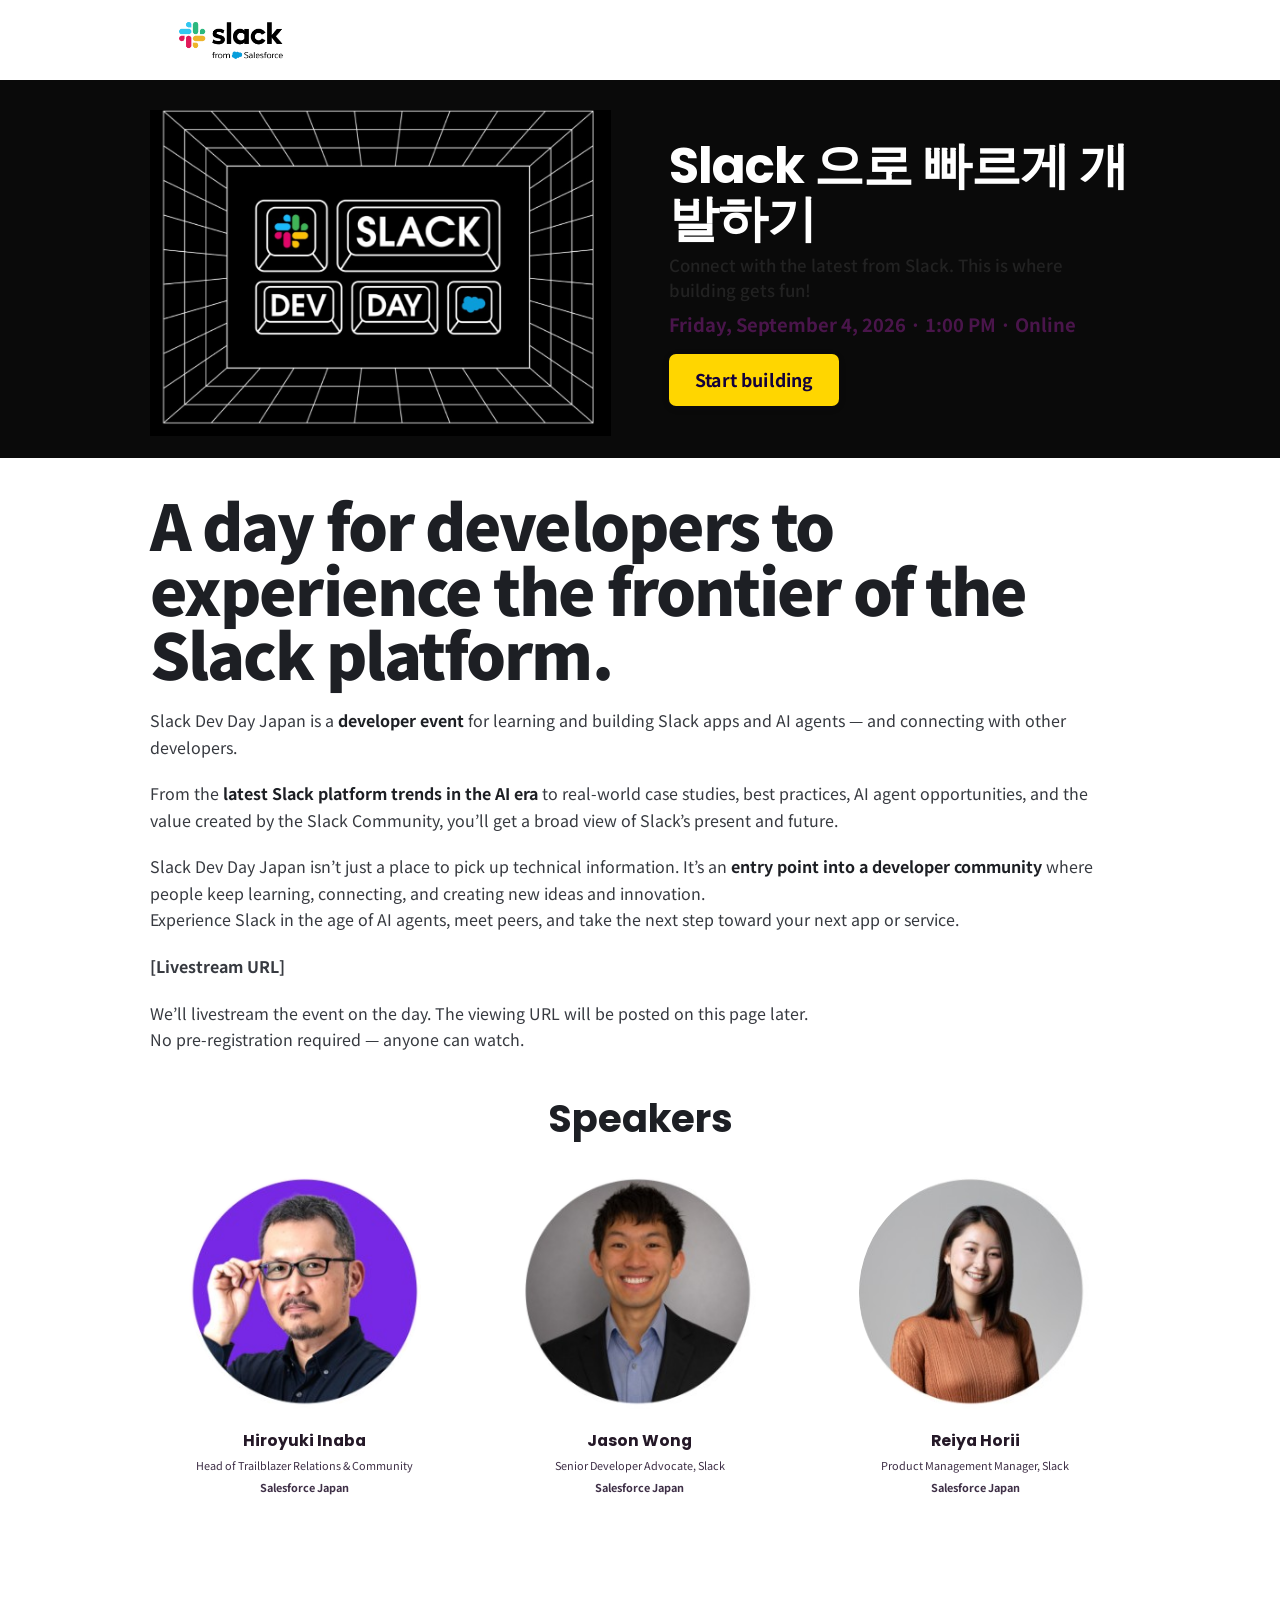
==== index.html @ 4c438730 "Change hero headline to Korean: 'Slack 으로 빠르게 개발하기'" ====
<!doctype html>
<html lang="en">
  <head>
    <meta charset="UTF-8" />
    <meta name="viewport" content="width=device-width, initial-scale=1.0" />
    <title>Slack Dev Day Japan</title>
    <meta name="description" content="Slack Dev Day Japan demo page." />
    <link rel="preconnect" href="https://fonts.googleapis.com" />
    <link rel="preconnect" href="https://fonts.gstatic.com" crossorigin />
    <link
      href="https://fonts.googleapis.com/css2?family=Noto+Sans+JP:wght@400;500;700;900&family=Poppins:wght@400;500;600;700;800&display=swap"
      rel="stylesheet"
    />
    <link rel="stylesheet" href="./styles.css" />
  </head>
  <body>
    <header class="topbar">
      <div class="wrap">
        <div class="brand">
          <img src="./assets/slack-logo-transparent.png" alt="Slack from Salesforce logo" />
        </div>
      </div>
    </header>

    <section class="hero">
  <div class="wrap hero__inner">
    <div class="hero__art">
      <img src="./assets/hero-art.png" alt="Slack Dev Day key visual" />
    </div>
    <div class="hero__copy">
      <h1>Slack 으로 빠르게 개발하기</h1>
      <p style="font-size:1.05em;font-weight:500;color:#222;">Connect with the latest from Slack. This is where building gets fun!</p>
      <p style="font-size:1.15em;font-weight:bold;color:#4A154B;margin: 0.5em 0 0.2em;">Friday, September 4, 2026 · 1:00 PM · Online</p>
      <a href="#" class="cta-btn" aria-label="Start building now">Start building</a>
    </div>
  </div>
</section>

    <main class="main">
      <section class="intro wrap">
        <h2>A day for developers to experience the frontier of the Slack platform.</h2>

        <p>
          Slack Dev Day Japan is a
          <strong>developer event</strong>
          for learning and building Slack apps and AI agents — and connecting with other developers.
        </p>

        <p>
          From the
          <strong>latest Slack platform trends in the AI era</strong>
          to real-world case studies, best practices, AI agent opportunities, and the value created by the Slack
          Community, you’ll get a broad view of Slack’s present and future.
        </p>

        <p>
          Slack Dev Day Japan isn’t just a place to pick up technical information. It’s an
          <strong>entry point into a developer community</strong>
          where people keep learning, connecting, and creating new ideas and innovation.<br />
          Experience Slack in the age of AI agents, meet peers, and take the next step toward your next app or service.
        </p>

        <p class="stream-title">[Livestream URL]</p>
        <p>
          We’ll livestream the event on the day. The viewing URL will be posted on this page later.<br />
          No pre-registration required — anyone can watch.
        </p>
      </section>

      <section class="speakers">
        <div class="wrap">
          <h3>Speakers</h3>
          <div class="speaker-grid">
            <article class="speaker-card">
              <div class="speaker-avatar">
                <img src="./assets/speaker-hiroyuki.png" alt="Hiroyuki Inaba" />
              </div>
              <p class="speaker-name">Hiroyuki Inaba</p>
              <p class="speaker-role">Head of Trailblazer Relations &amp; Community</p>
              <p class="speaker-company">Salesforce Japan</p>
            </article>

            <article class="speaker-card">
              <div class="speaker-avatar">
                <img src="./assets/speaker-jason.png" alt="Jason Wong" />
              </div>
              <p class="speaker-name">Jason Wong</p>
              <p class="speaker-role">Senior Developer Advocate, Slack</p>
              <p class="speaker-company">Salesforce Japan</p>
            </article>

            <article class="speaker-card">
              <div class="speaker-avatar">
                <img src="./assets/speaker-reiya.png" alt="Reiya Horii" />
              </div>
              <p class="speaker-name">Reiya Horii</p>
              <p class="speaker-role">Product Management Manager, Slack</p>
              <p class="speaker-company">Salesforce Japan</p>
            </article>
          </div>
        </div>
      </section>
    </main>
  </body>
</html>
---- styles.css ----
:root {
  --black: #0a0a0a;
  --text: #22242a;
  --muted: #373a40;
  --white: #ffffff;
  --cta-yellow: #ffd600;
  --cta-yellow-hover: #ffef7f;
  --cta-text-dark: #12013a;
}

* {
  box-sizing: border-box;
}

body {
  margin: 0;
  color: var(--text);
  background: var(--white);
  font-family: "Noto Sans JP", -apple-system, BlinkMacSystemFont, "Segoe UI", sans-serif;
}

.wrap {
  width: min(1280px, 100% - 46px);
  margin: 0 auto;
}

.topbar {
  height: 90px;
  background: #fff;
  border-bottom: 0;
}

.topbar .wrap {
  height: 100%;
  display: flex;
  align-items: center;
  justify-content: flex-start;
}

.brand {
  line-height: 0;
}

.brand img {
  display: block;
  width: 180px;
  max-width: 42vw;
  height: auto;
}

.hero {
  background: var(--black);
  color: #fff;
  padding: 30px 0 22px;
}

.hero__inner {
  display: grid;
  grid-template-columns: 1fr 1fr;
  gap: 58px;
  align-items: center;
}

.hero__art {
  line-height: 0;
}

.hero__art img {
  width: 100%;
  height: auto;
  display: block;
  border: 0;
  box-shadow: none;
}

.hero__copy h1 {
  margin: 0;
  font: 700 clamp(2.1rem, 5.2vw, 3.4rem) / 1.08 "Poppins", "Noto Sans JP", sans-serif;
  letter-spacing: -0.02em;
  color: #fff;
  text-shadow: none;
}

.hero__copy p {
  margin: 10px 0 0;
  font-size: clamp(0.98rem, 1.65vw, 1.18rem);
  line-height: 1.45;
}

.hero__date {
  font-family: "Poppins", "Noto Sans JP", sans-serif;
  font-weight: 700;
  color: inherit;
}

.hero__copy {
  max-width: 460px;
}

.cta-btn {
  display: inline-block;
  margin-top: 12px;
  padding: 16px 26px;
  background-color: var(--cta-yellow);
  color: var(--cta-text-dark) !important;
  font-weight: bold;
  font-size: 1.1em;
  border-radius: 7px;
  text-decoration: none;
  letter-spacing: 0.01em;
  box-shadow: 0 2px 8px rgba(34,0,51,0.08);
  min-width: 44px;
  min-height: 44px;
  line-height: 1.16;
  text-align: center;
  transition: background .18s;
}
.cta-btn:active,
.cta-btn:focus,
.cta-btn:hover {
  background-color: var(--cta-yellow-hover);
  color: var(--cta-text-dark) !important;
  outline: 2px solid #222;
  outline-offset: 1px;
}

.main {
  padding: 34px 0 58px;
  background: #fff;
}

.intro {
  max-width: 980px;
}

.intro h2 {
  margin: 0 0 22px;
  font-size: clamp(2.35rem, 7.15vw, 5.05rem);
  line-height: 1.03;
  letter-spacing: -0.03em;
  font-weight: 900;
  color: #1d1f24;
}

.intro p {
  margin: 0 0 20px;
  color: var(--muted);
  font-size: clamp(1rem, 1.72vw, 1.95rem);
  line-height: 1.58;
}

.intro strong {
  color: #1d1f24;
}

.stream-title {
  margin-top: 36px;
  margin-bottom: 8px;
  font-weight: 700;
  color: #141518;
}

.speakers {
  padding: 24px 0 54px;
}

.speakers h3 {
  margin: 0 0 24px;
  text-align: center;
  font: 700 clamp(1.8rem, 3.6vw, 2.4rem) / 1.15 "Poppins", "Noto Sans JP", sans-serif;
  color: #1d1f24;
}

.speaker-grid {
  display: grid;
  grid-template-columns: repeat(3, minmax(0, 1fr));
  gap: 26px;
}

.speaker-card {
  background: transparent;
  border: 0;
  border-radius: 0;
  padding: 8px 8px 12px;
  text-align: center;
  box-shadow: none;
}

.speaker-avatar {
  width: 240px;
  height: 240px;
  margin: 0 auto 18px;
  border-radius: 50%;
  overflow: hidden;
  border: 4px solid rgba(255, 255, 255, 0.85);
}

.speaker-avatar img {
  width: 100%;
  height: 100%;
  object-fit: cover;
  display: block;
}

.speaker-name {
  margin: 0;
  font: 700 0.98rem/1.25 "Poppins", "Noto Sans JP", sans-serif;
  color: #241827;
}

.speaker-role,
.speaker-company {
  margin: 6px 0 0;
  font-size: 0.68rem;
  color: #3e2f46;
}

.speaker-company {
  font-weight: 700;
}

@media (max-width: 980px) {
  .hero__inner {
    grid-template-columns: 1fr;
    gap: 24px;
  }

  .hero__art {
    max-width: 680px;
  }

  .speaker-grid {
    grid-template-columns: 1fr;
    gap: 16px;
  }

  .speaker-avatar {
    width: 200px;
    height: 200px;
  }
}

@media (max-width: 600px) {
  .cta-btn {
    width: 100%;
    max-width: 99vw;
    font-size: 1.2em;
    padding: 17px 2px;
    min-height: 48px;
  }
}

@media (min-width: 1024px) {
  .wrap {
    width: 980px;
  }

  .topbar {
    height: 80px;
  }

  .brand img {
    width: 170px;
  }

  .hero__copy h1 {
    font-size: 50px;
    line-height: 1.05;
  }

  .hero__copy p {
    font-size: 15px;
    margin-top: 8px;
  }

  .hero__date {
    font-size: 15px;
    line-height: 1.35;
  }

  .intro h2 {
    font-size: 63px;
    line-height: 1.02;
  }

  .intro p {
    font-size: 16px;
    line-height: 1.66;
  }

  .stream-title {
    margin-top: 30px;
    margin-bottom: 6px;
  }

  .speaker-name {
    font-size: 0.99rem;
  }

  .speaker-role,
  .speaker-company {
    font-size: 0.68rem;
  }
}
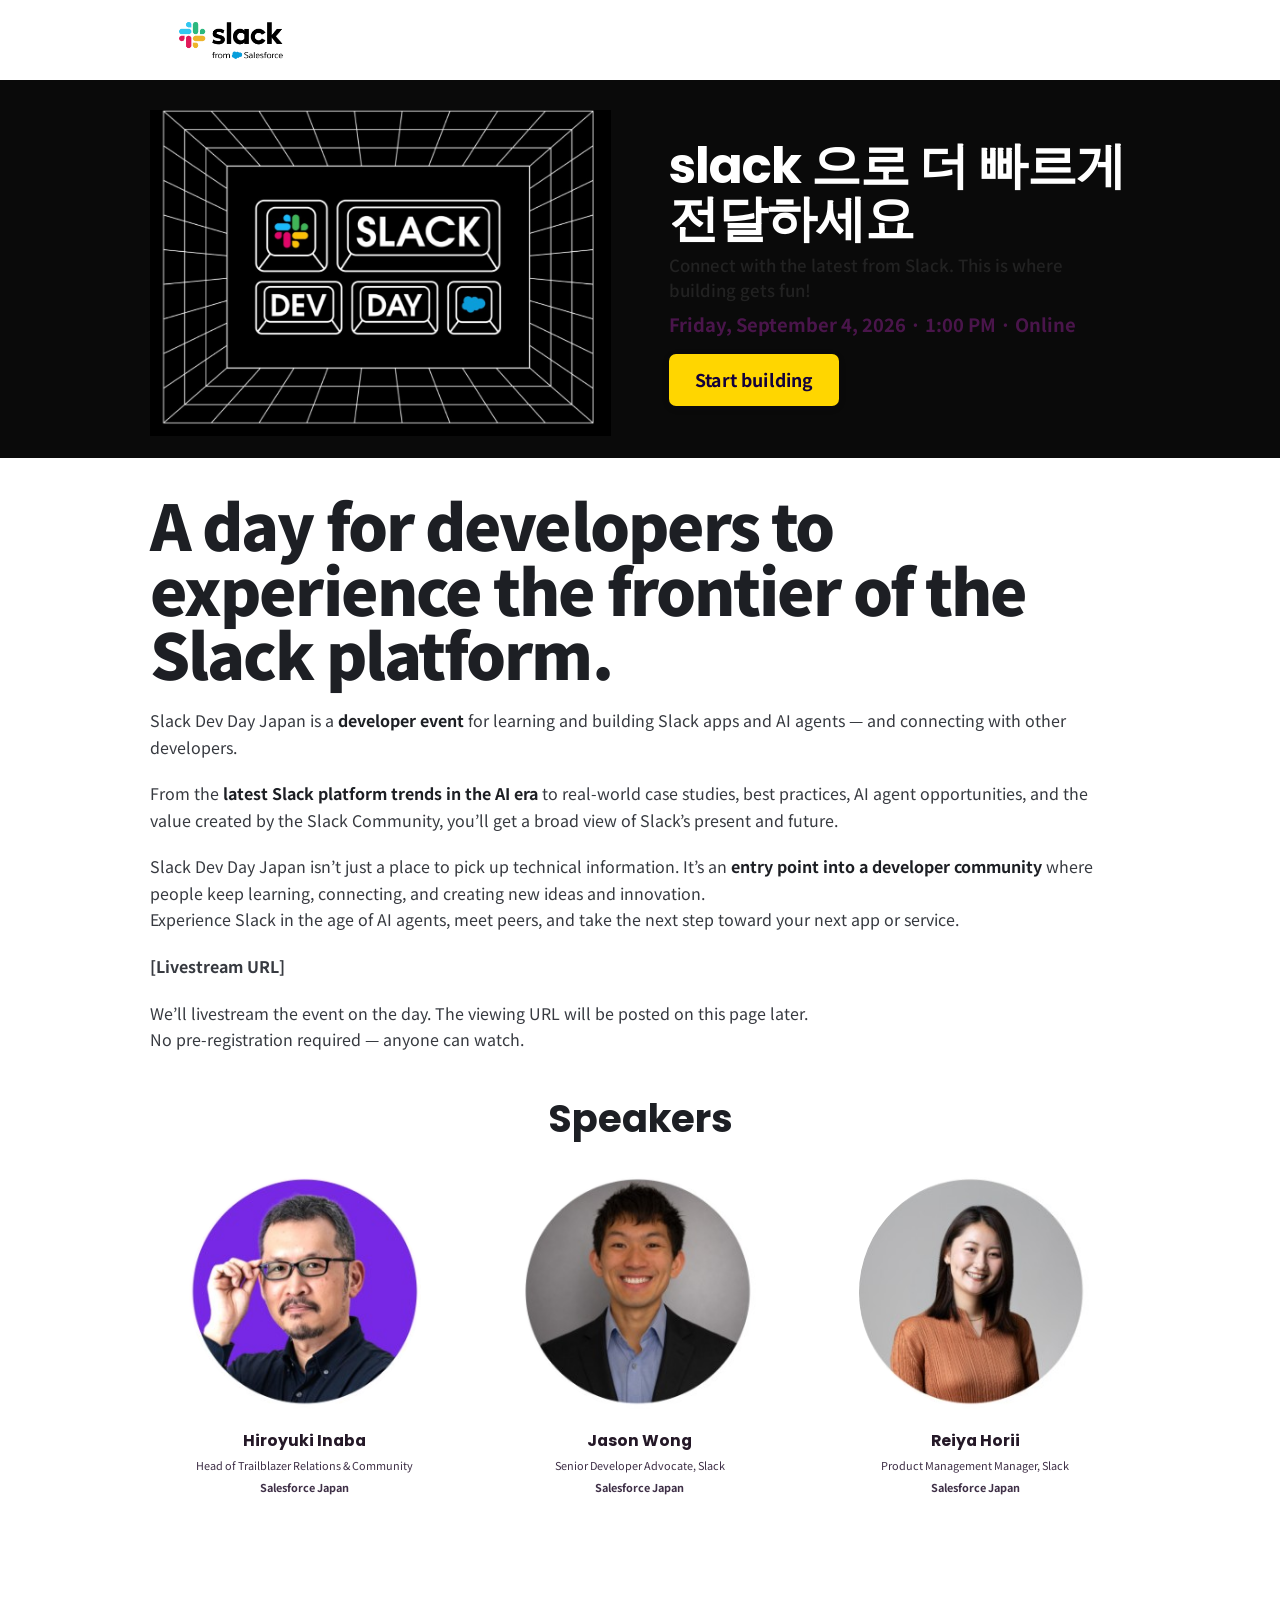
==== commit 3a22c0d0: "Change hero headline to 'slack 으로 더 빠르게 전달하세요'" ====
--- a/index.html
+++ b/index.html
@@ -28,7 +28,7 @@
       <img src="./assets/hero-art.png" alt="Slack Dev Day key visual" />
     </div>
     <div class="hero__copy">
-      <h1>Slack 으로 빠르게 개발하기</h1>
+      <h1>slack 으로 더 빠르게 전달하세요</h1>
       <p style="font-size:1.05em;font-weight:500;color:#222;">Connect with the latest from Slack. This is where building gets fun!</p>
       <p style="font-size:1.15em;font-weight:bold;color:#4A154B;margin: 0.5em 0 0.2em;">Friday, September 4, 2026 · 1:00 PM · Online</p>
       <a href="#" class="cta-btn" aria-label="Start building now">Start building</a>
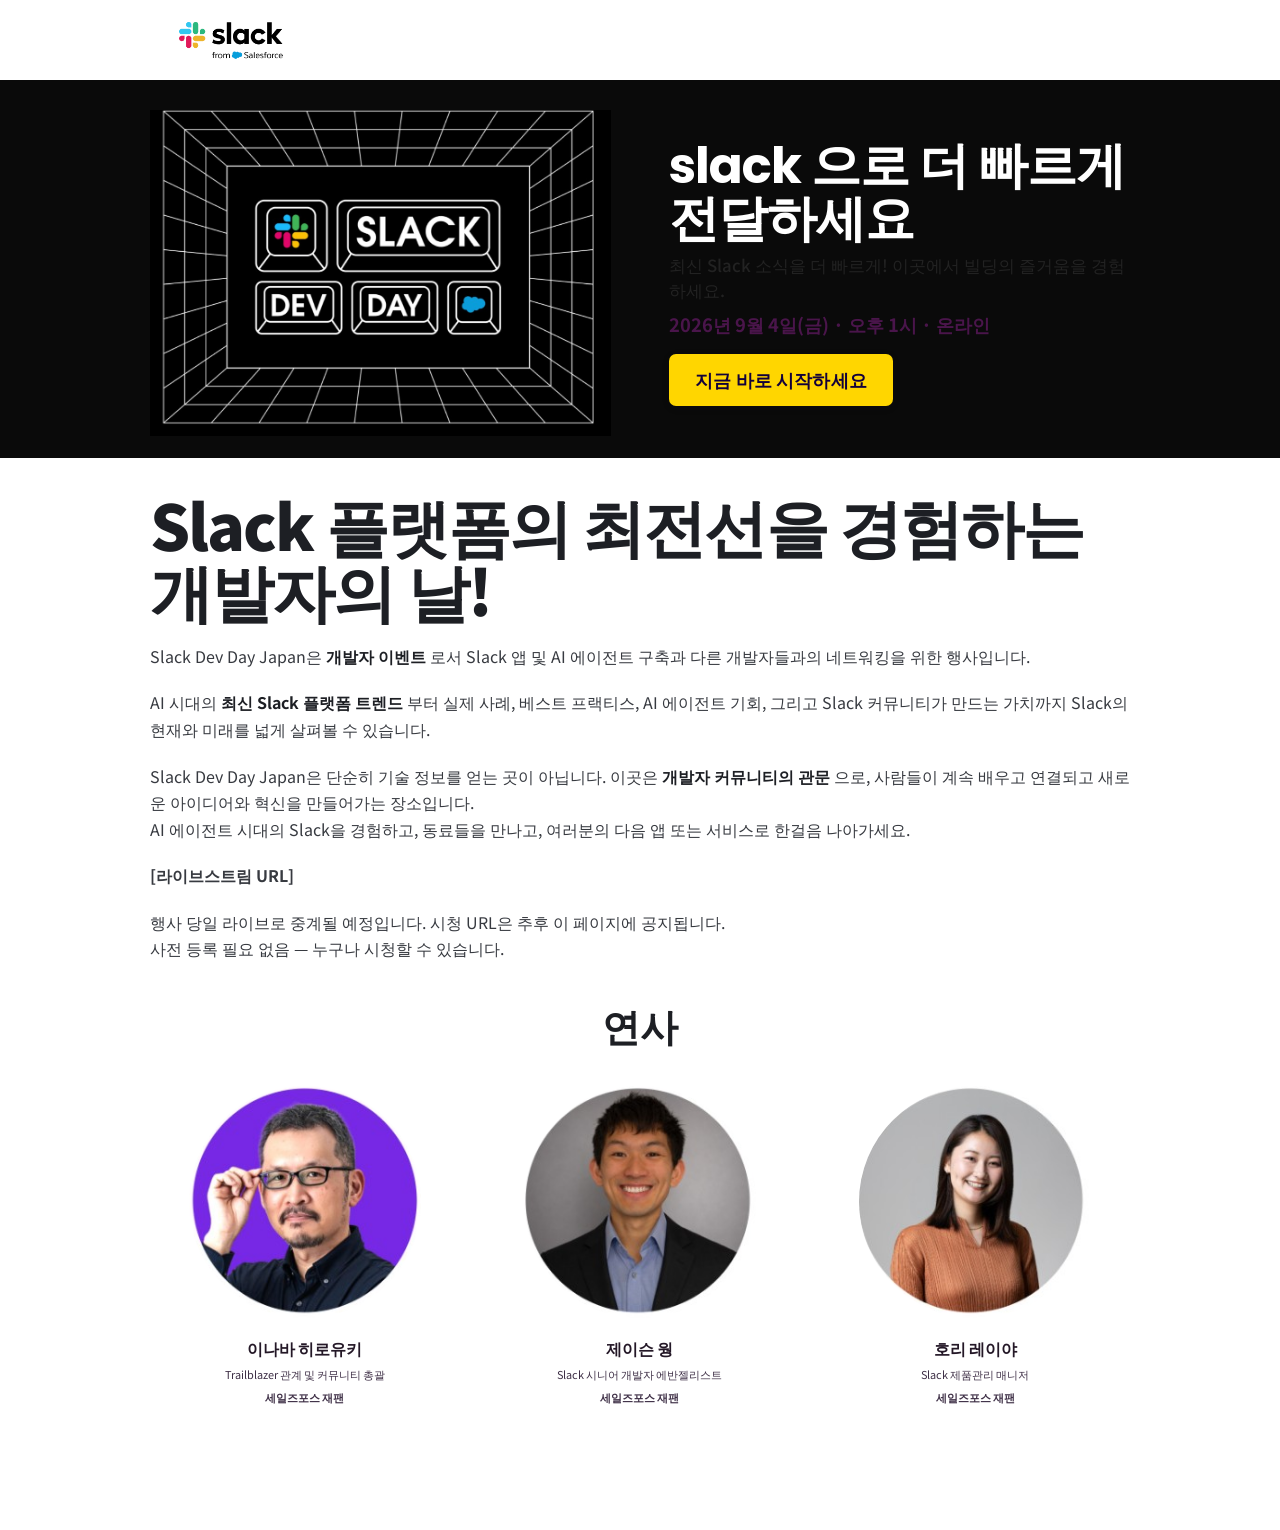
==== commit 991b8f6e: "Translate entire webpage content into Korean" ====
--- a/index.html
+++ b/index.html
@@ -1,10 +1,10 @@
 <!doctype html>
-<html lang="en">
+<html lang="ko">
   <head>
     <meta charset="UTF-8" />
     <meta name="viewport" content="width=device-width, initial-scale=1.0" />
     <title>Slack Dev Day Japan</title>
-    <meta name="description" content="Slack Dev Day Japan demo page." />
+    <meta name="description" content="Slack Dev Day Japan 데모 페이지." />
     <link rel="preconnect" href="https://fonts.googleapis.com" />
     <link rel="preconnect" href="https://fonts.gstatic.com" crossorigin />
     <link
@@ -17,7 +17,7 @@
     <header class="topbar">
       <div class="wrap">
         <div class="brand">
-          <img src="./assets/slack-logo-transparent.png" alt="Slack from Salesforce logo" />
+          <img src="./assets/slack-logo-transparent.png" alt="세일즈포스의 슬랙 로고" />
         </div>
       </div>
     </header>
@@ -25,77 +25,76 @@
     <section class="hero">
   <div class="wrap hero__inner">
     <div class="hero__art">
-      <img src="./assets/hero-art.png" alt="Slack Dev Day key visual" />
+      <img src="./assets/hero-art.png" alt="Slack Dev Day 주요 비주얼" />
     </div>
     <div class="hero__copy">
       <h1>slack 으로 더 빠르게 전달하세요</h1>
-      <p style="font-size:1.05em;font-weight:500;color:#222;">Connect with the latest from Slack. This is where building gets fun!</p>
-      <p style="font-size:1.15em;font-weight:bold;color:#4A154B;margin: 0.5em 0 0.2em;">Friday, September 4, 2026 · 1:00 PM · Online</p>
-      <a href="#" class="cta-btn" aria-label="Start building now">Start building</a>
+      <p style="font-size:1.05em;font-weight:500;color:#222;">최신 Slack 소식을 더 빠르게! 이곳에서 빌딩의 즐거움을 경험하세요.</p>
+      <p style="font-size:1.15em;font-weight:bold;color:#4A154B;margin: 0.5em 0 0.2em;">2026년 9월 4일(금) · 오후 1시 · 온라인</p>
+      <a href="#" class="cta-btn" aria-label="지금 바로 시작하세요">지금 바로 시작하세요</a>
     </div>
   </div>
 </section>
 
     <main class="main">
       <section class="intro wrap">
-        <h2>A day for developers to experience the frontier of the Slack platform.</h2>
+        <h2>Slack 플랫폼의 최전선을 경험하는 개발자의 날!</h2>
 
         <p>
-          Slack Dev Day Japan is a
-          <strong>developer event</strong>
-          for learning and building Slack apps and AI agents — and connecting with other developers.
+          Slack Dev Day Japan은
+          <strong>개발자 이벤트</strong>
+          로서 Slack 앱 및 AI 에이전트 구축과 다른 개발자들과의 네트워킹을 위한 행사입니다.
         </p>
 
         <p>
-          From the
-          <strong>latest Slack platform trends in the AI era</strong>
-          to real-world case studies, best practices, AI agent opportunities, and the value created by the Slack
-          Community, you’ll get a broad view of Slack’s present and future.
+          AI 시대의
+          <strong>최신 Slack 플랫폼 트렌드</strong>
+          부터 실제 사례, 베스트 프랙티스, AI 에이전트 기회, 그리고 Slack 커뮤니티가 만드는 가치까지 Slack의 현재와 미래를 넓게 살펴볼 수 있습니다.
         </p>
 
         <p>
-          Slack Dev Day Japan isn’t just a place to pick up technical information. It’s an
-          <strong>entry point into a developer community</strong>
-          where people keep learning, connecting, and creating new ideas and innovation.<br />
-          Experience Slack in the age of AI agents, meet peers, and take the next step toward your next app or service.
+          Slack Dev Day Japan은 단순히 기술 정보를 얻는 곳이 아닙니다. 이곳은
+          <strong>개발자 커뮤니티의 관문</strong>
+          으로, 사람들이 계속 배우고 연결되고 새로운 아이디어와 혁신을 만들어가는 장소입니다.<br />
+          AI 에이전트 시대의 Slack을 경험하고, 동료들을 만나고, 여러분의 다음 앱 또는 서비스로 한걸음 나아가세요.
         </p>
 
-        <p class="stream-title">[Livestream URL]</p>
+        <p class="stream-title">[라이브스트림 URL]</p>
         <p>
-          We’ll livestream the event on the day. The viewing URL will be posted on this page later.<br />
-          No pre-registration required — anyone can watch.
+          행사 당일 라이브로 중계될 예정입니다. 시청 URL은 추후 이 페이지에 공지됩니다.<br />
+          사전 등록 필요 없음 — 누구나 시청할 수 있습니다.
         </p>
       </section>
 
       <section class="speakers">
         <div class="wrap">
-          <h3>Speakers</h3>
+          <h3>연사</h3>
           <div class="speaker-grid">
             <article class="speaker-card">
               <div class="speaker-avatar">
-                <img src="./assets/speaker-hiroyuki.png" alt="Hiroyuki Inaba" />
+                <img src="./assets/speaker-hiroyuki.png" alt="이나바 히로유키" />
               </div>
-              <p class="speaker-name">Hiroyuki Inaba</p>
-              <p class="speaker-role">Head of Trailblazer Relations &amp; Community</p>
-              <p class="speaker-company">Salesforce Japan</p>
+              <p class="speaker-name">이나바 히로유키</p>
+              <p class="speaker-role">Trailblazer 관계 및 커뮤니티 총괄</p>
+              <p class="speaker-company">세일즈포스 재팬</p>
             </article>
 
             <article class="speaker-card">
               <div class="speaker-avatar">
-                <img src="./assets/speaker-jason.png" alt="Jason Wong" />
+                <img src="./assets/speaker-jason.png" alt="제이슨 웡" />
               </div>
-              <p class="speaker-name">Jason Wong</p>
-              <p class="speaker-role">Senior Developer Advocate, Slack</p>
-              <p class="speaker-company">Salesforce Japan</p>
+              <p class="speaker-name">제이슨 웡</p>
+              <p class="speaker-role">Slack 시니어 개발자 에반젤리스트</p>
+              <p class="speaker-company">세일즈포스 재팬</p>
             </article>
 
             <article class="speaker-card">
               <div class="speaker-avatar">
-                <img src="./assets/speaker-reiya.png" alt="Reiya Horii" />
+                <img src="./assets/speaker-reiya.png" alt="호리 레이야" />
               </div>
-              <p class="speaker-name">Reiya Horii</p>
-              <p class="speaker-role">Product Management Manager, Slack</p>
-              <p class="speaker-company">Salesforce Japan</p>
+              <p class="speaker-name">호리 레이야</p>
+              <p class="speaker-role">Slack 제품관리 매니저</p>
+              <p class="speaker-company">세일즈포스 재팬</p>
             </article>
           </div>
         </div>
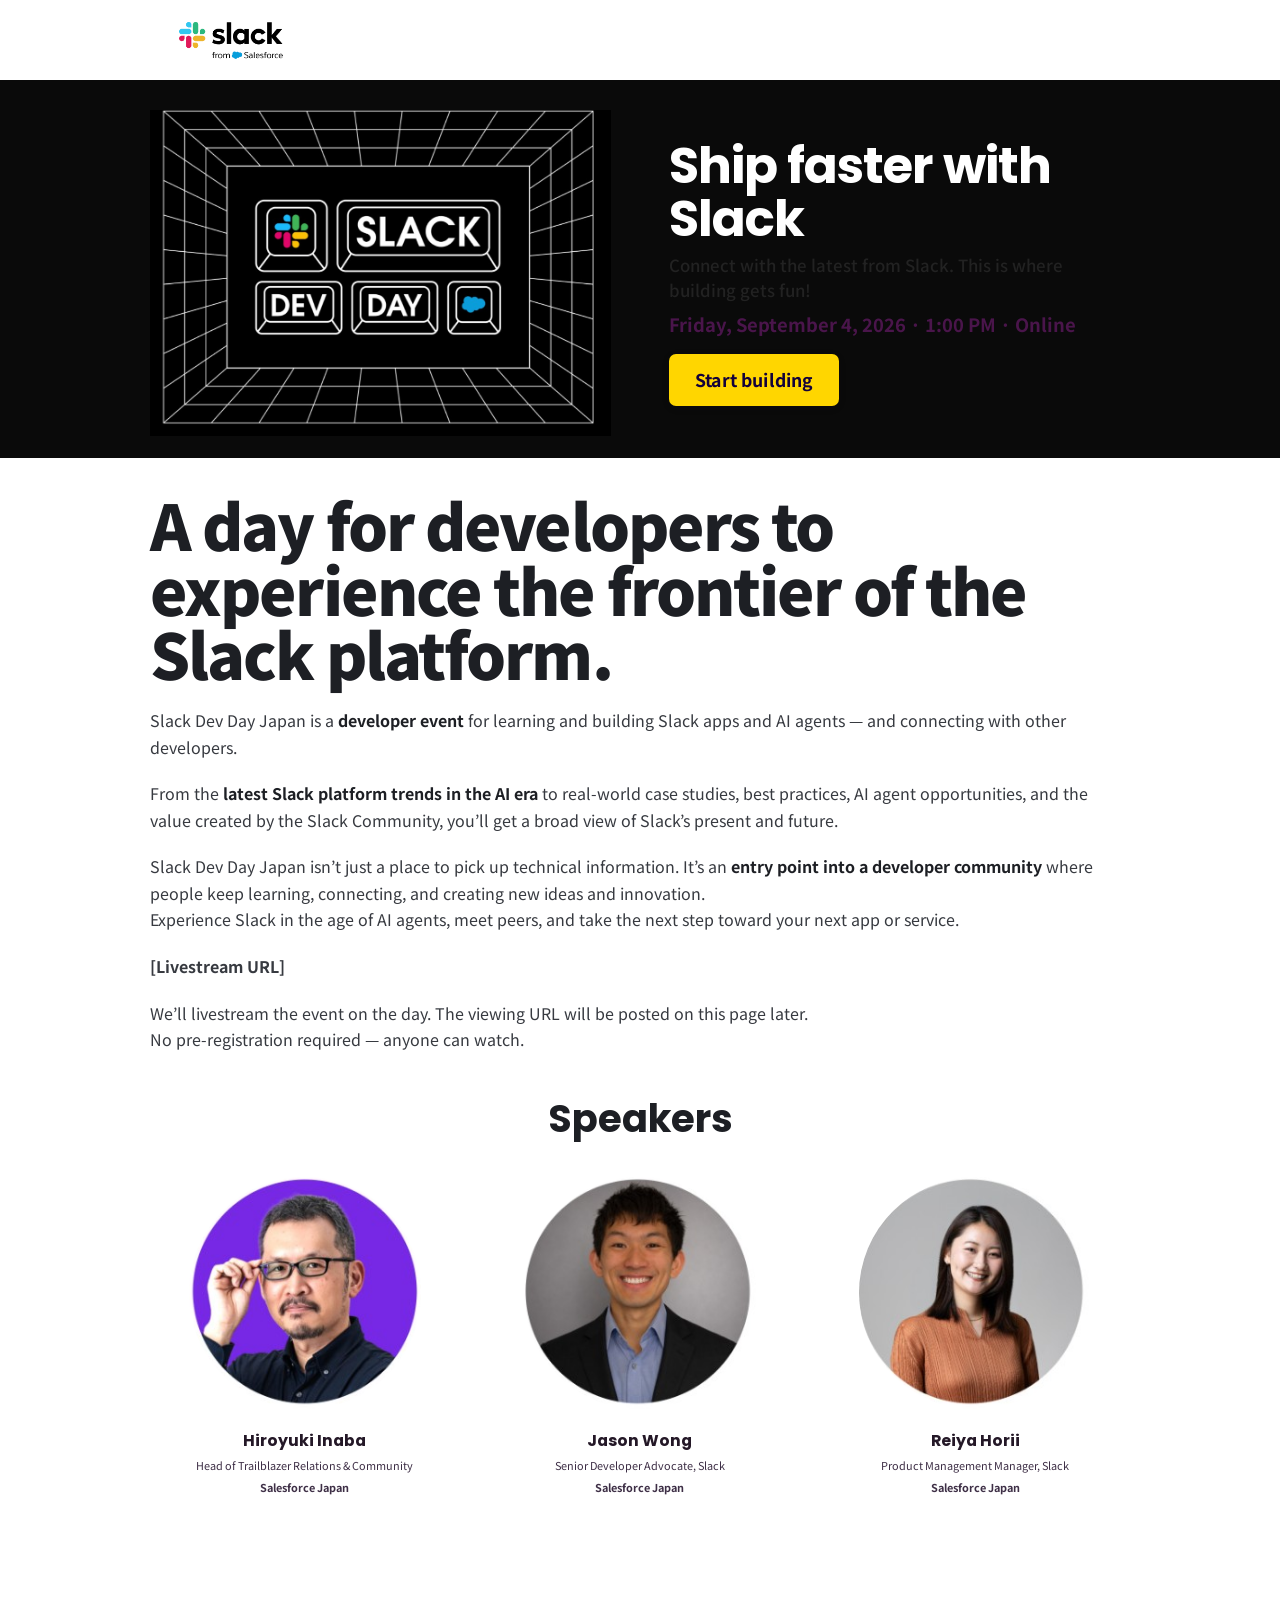
==== commit 35f270a1: "Return entire webpage content to English" ====
--- a/index.html
+++ b/index.html
@@ -1,10 +1,10 @@
 <!doctype html>
-<html lang="ko">
+<html lang="en">
   <head>
     <meta charset="UTF-8" />
     <meta name="viewport" content="width=device-width, initial-scale=1.0" />
     <title>Slack Dev Day Japan</title>
-    <meta name="description" content="Slack Dev Day Japan 데모 페이지." />
+    <meta name="description" content="Slack Dev Day Japan demo page." />
     <link rel="preconnect" href="https://fonts.googleapis.com" />
     <link rel="preconnect" href="https://fonts.gstatic.com" crossorigin />
     <link
@@ -17,7 +17,7 @@
     <header class="topbar">
       <div class="wrap">
         <div class="brand">
-          <img src="./assets/slack-logo-transparent.png" alt="세일즈포스의 슬랙 로고" />
+          <img src="./assets/slack-logo-transparent.png" alt="Slack from Salesforce logo" />
         </div>
       </div>
     </header>
@@ -25,76 +25,77 @@
     <section class="hero">
   <div class="wrap hero__inner">
     <div class="hero__art">
-      <img src="./assets/hero-art.png" alt="Slack Dev Day 주요 비주얼" />
+      <img src="./assets/hero-art.png" alt="Slack Dev Day key visual" />
     </div>
     <div class="hero__copy">
-      <h1>slack 으로 더 빠르게 전달하세요</h1>
-      <p style="font-size:1.05em;font-weight:500;color:#222;">최신 Slack 소식을 더 빠르게! 이곳에서 빌딩의 즐거움을 경험하세요.</p>
-      <p style="font-size:1.15em;font-weight:bold;color:#4A154B;margin: 0.5em 0 0.2em;">2026년 9월 4일(금) · 오후 1시 · 온라인</p>
-      <a href="#" class="cta-btn" aria-label="지금 바로 시작하세요">지금 바로 시작하세요</a>
+      <h1>Ship faster with Slack</h1>
+      <p style="font-size:1.05em;font-weight:500;color:#222;">Connect with the latest from Slack. This is where building gets fun!</p>
+      <p style="font-size:1.15em;font-weight:bold;color:#4A154B;margin: 0.5em 0 0.2em;">Friday, September 4, 2026 · 1:00 PM · Online</p>
+      <a href="#" class="cta-btn" aria-label="Start building now">Start building</a>
     </div>
   </div>
 </section>
 
     <main class="main">
       <section class="intro wrap">
-        <h2>Slack 플랫폼의 최전선을 경험하는 개발자의 날!</h2>
+        <h2>A day for developers to experience the frontier of the Slack platform.</h2>
 
         <p>
-          Slack Dev Day Japan은
-          <strong>개발자 이벤트</strong>
-          로서 Slack 앱 및 AI 에이전트 구축과 다른 개발자들과의 네트워킹을 위한 행사입니다.
+          Slack Dev Day Japan is a
+          <strong>developer event</strong>
+          for learning and building Slack apps and AI agents — and connecting with other developers.
         </p>
 
         <p>
-          AI 시대의
-          <strong>최신 Slack 플랫폼 트렌드</strong>
-          부터 실제 사례, 베스트 프랙티스, AI 에이전트 기회, 그리고 Slack 커뮤니티가 만드는 가치까지 Slack의 현재와 미래를 넓게 살펴볼 수 있습니다.
+          From the
+          <strong>latest Slack platform trends in the AI era</strong>
+          to real-world case studies, best practices, AI agent opportunities, and the value created by the Slack
+          Community, you’ll get a broad view of Slack’s present and future.
         </p>
 
         <p>
-          Slack Dev Day Japan은 단순히 기술 정보를 얻는 곳이 아닙니다. 이곳은
-          <strong>개발자 커뮤니티의 관문</strong>
-          으로, 사람들이 계속 배우고 연결되고 새로운 아이디어와 혁신을 만들어가는 장소입니다.<br />
-          AI 에이전트 시대의 Slack을 경험하고, 동료들을 만나고, 여러분의 다음 앱 또는 서비스로 한걸음 나아가세요.
+          Slack Dev Day Japan isn’t just a place to pick up technical information. It’s an
+          <strong>entry point into a developer community</strong>
+          where people keep learning, connecting, and creating new ideas and innovation.<br />
+          Experience Slack in the age of AI agents, meet peers, and take the next step toward your next app or service.
         </p>
 
-        <p class="stream-title">[라이브스트림 URL]</p>
+        <p class="stream-title">[Livestream URL]</p>
         <p>
-          행사 당일 라이브로 중계될 예정입니다. 시청 URL은 추후 이 페이지에 공지됩니다.<br />
-          사전 등록 필요 없음 — 누구나 시청할 수 있습니다.
+          We’ll livestream the event on the day. The viewing URL will be posted on this page later.<br />
+          No pre-registration required — anyone can watch.
         </p>
       </section>
 
       <section class="speakers">
         <div class="wrap">
-          <h3>연사</h3>
+          <h3>Speakers</h3>
           <div class="speaker-grid">
             <article class="speaker-card">
               <div class="speaker-avatar">
-                <img src="./assets/speaker-hiroyuki.png" alt="이나바 히로유키" />
+                <img src="./assets/speaker-hiroyuki.png" alt="Hiroyuki Inaba" />
               </div>
-              <p class="speaker-name">이나바 히로유키</p>
-              <p class="speaker-role">Trailblazer 관계 및 커뮤니티 총괄</p>
-              <p class="speaker-company">세일즈포스 재팬</p>
+              <p class="speaker-name">Hiroyuki Inaba</p>
+              <p class="speaker-role">Head of Trailblazer Relations &amp; Community</p>
+              <p class="speaker-company">Salesforce Japan</p>
             </article>
 
             <article class="speaker-card">
               <div class="speaker-avatar">
-                <img src="./assets/speaker-jason.png" alt="제이슨 웡" />
+                <img src="./assets/speaker-jason.png" alt="Jason Wong" />
               </div>
-              <p class="speaker-name">제이슨 웡</p>
-              <p class="speaker-role">Slack 시니어 개발자 에반젤리스트</p>
-              <p class="speaker-company">세일즈포스 재팬</p>
+              <p class="speaker-name">Jason Wong</p>
+              <p class="speaker-role">Senior Developer Advocate, Slack</p>
+              <p class="speaker-company">Salesforce Japan</p>
             </article>
 
             <article class="speaker-card">
               <div class="speaker-avatar">
-                <img src="./assets/speaker-reiya.png" alt="호리 레이야" />
+                <img src="./assets/speaker-reiya.png" alt="Reiya Horii" />
               </div>
-              <p class="speaker-name">호리 레이야</p>
-              <p class="speaker-role">Slack 제품관리 매니저</p>
-              <p class="speaker-company">세일즈포스 재팬</p>
+              <p class="speaker-name">Reiya Horii</p>
+              <p class="speaker-role">Product Management Manager, Slack</p>
+              <p class="speaker-company">Salesforce Japan</p>
             </article>
           </div>
         </div>
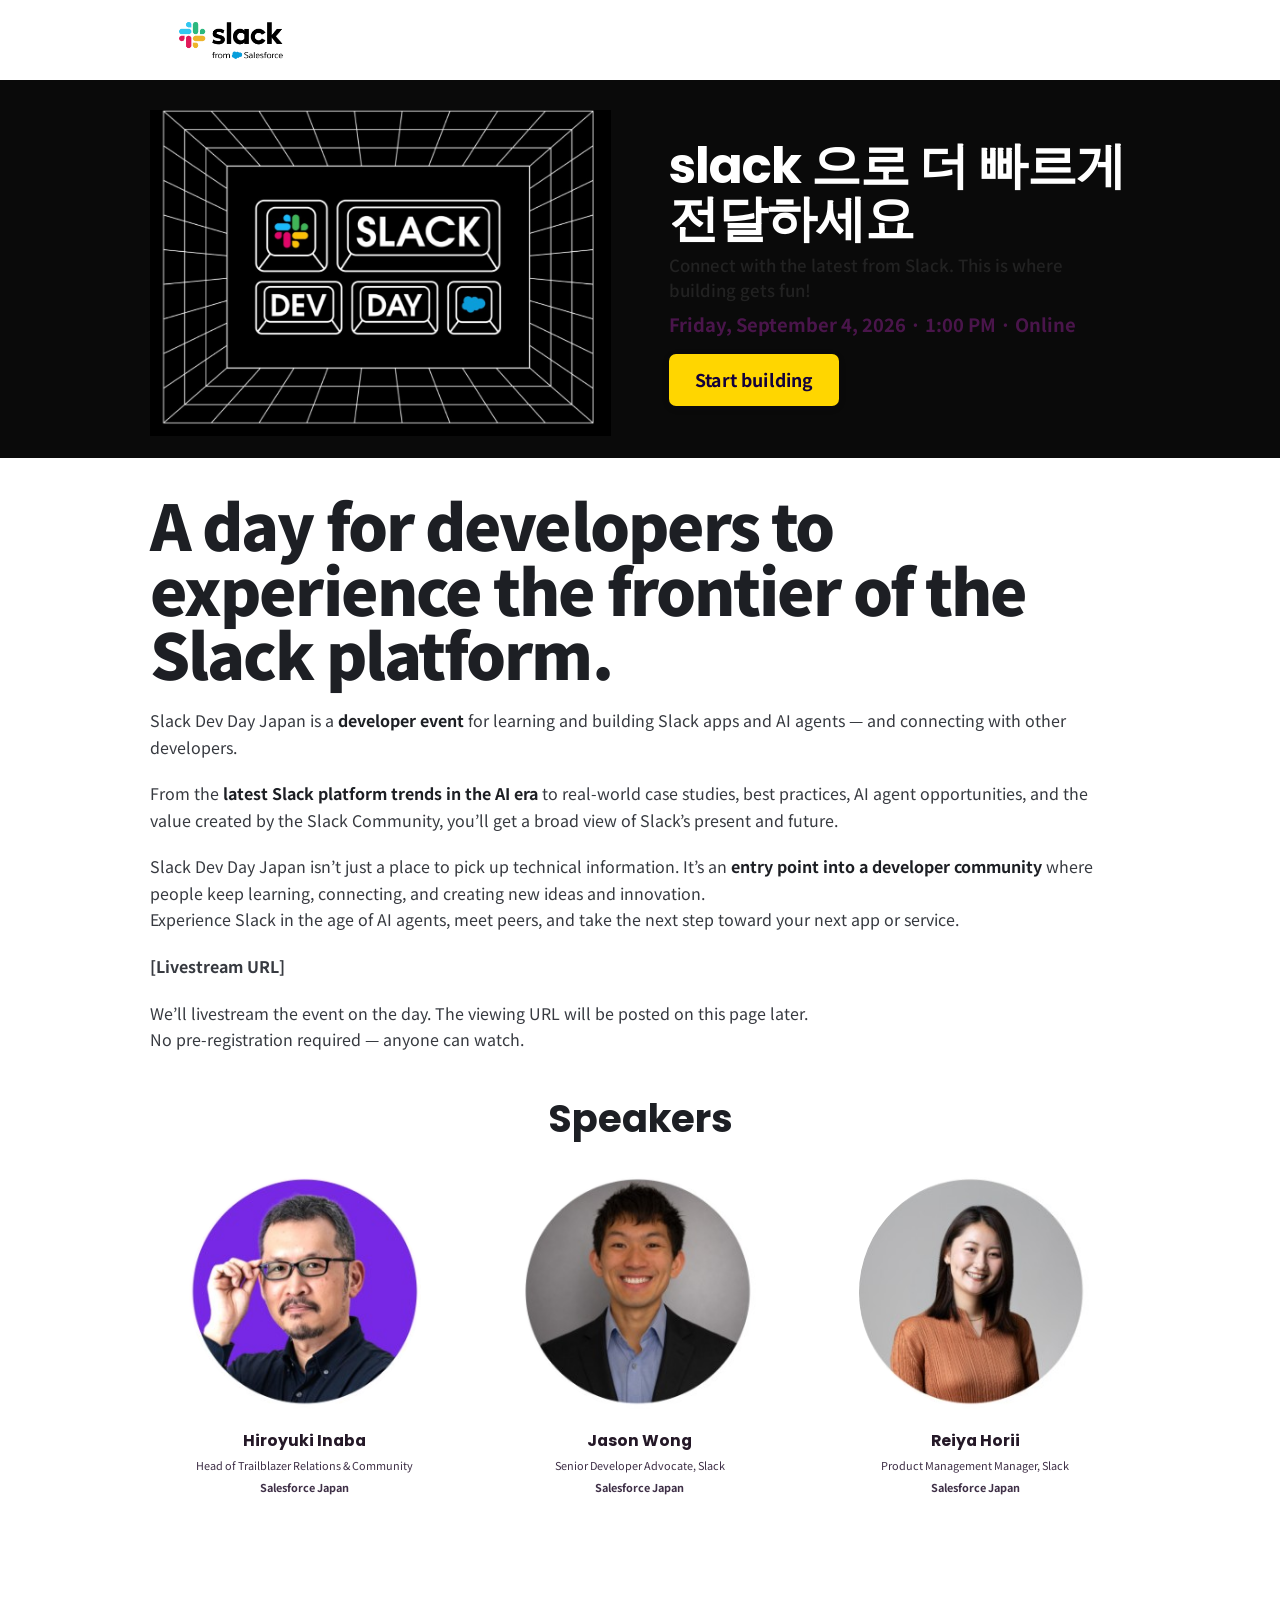
==== commit e419b237: "Change hero headline to 'slack 으로 더 빠르게 전달하세요'" ====
--- a/index.html
+++ b/index.html
@@ -28,7 +28,7 @@
       <img src="./assets/hero-art.png" alt="Slack Dev Day key visual" />
     </div>
     <div class="hero__copy">
-      <h1>Ship faster with Slack</h1>
+      <h1>slack 으로 더 빠르게 전달하세요</h1>
       <p style="font-size:1.05em;font-weight:500;color:#222;">Connect with the latest from Slack. This is where building gets fun!</p>
       <p style="font-size:1.15em;font-weight:bold;color:#4A154B;margin: 0.5em 0 0.2em;">Friday, September 4, 2026 · 1:00 PM · Online</p>
       <a href="#" class="cta-btn" aria-label="Start building now">Start building</a>
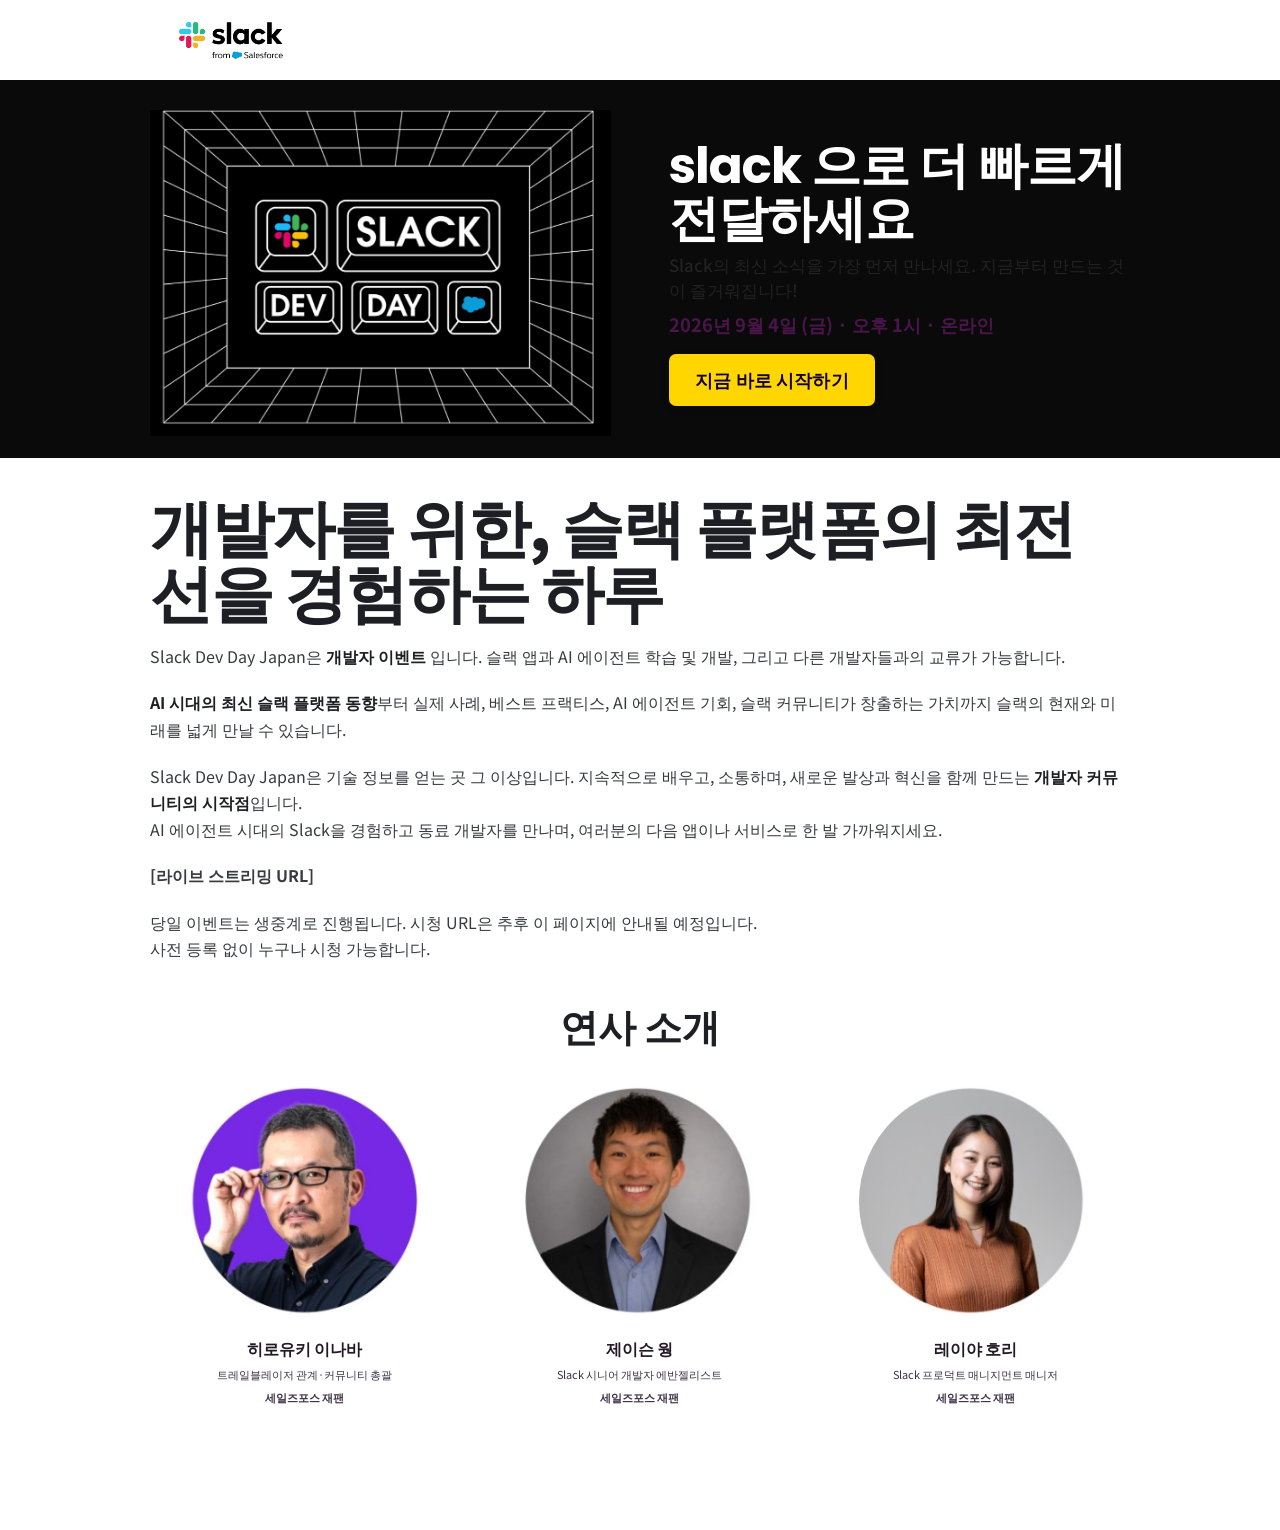
==== commit abde4bba: "Translate entire webpage content to Korean" ====
--- a/index.html
+++ b/index.html
@@ -1,10 +1,10 @@
 <!doctype html>
-<html lang="en">
+<html lang="ko">
   <head>
     <meta charset="UTF-8" />
     <meta name="viewport" content="width=device-width, initial-scale=1.0" />
-    <title>Slack Dev Day Japan</title>
-    <meta name="description" content="Slack Dev Day Japan demo page." />
+    <title>슬랙 데브데이 재팬</title>
+    <meta name="description" content="슬랙 데브데이 재팬 데모 페이지." />
     <link rel="preconnect" href="https://fonts.googleapis.com" />
     <link rel="preconnect" href="https://fonts.gstatic.com" crossorigin />
     <link
@@ -17,7 +17,7 @@
     <header class="topbar">
       <div class="wrap">
         <div class="brand">
-          <img src="./assets/slack-logo-transparent.png" alt="Slack from Salesforce logo" />
+          <img src="./assets/slack-logo-transparent.png" alt="세일즈포스의 슬랙 로고" />
         </div>
       </div>
     </header>
@@ -25,81 +25,77 @@
     <section class="hero">
   <div class="wrap hero__inner">
     <div class="hero__art">
-      <img src="./assets/hero-art.png" alt="Slack Dev Day key visual" />
+      <img src="./assets/hero-art.png" alt="슬랙 데브데이 대표 이미지" />
     </div>
     <div class="hero__copy">
       <h1>slack 으로 더 빠르게 전달하세요</h1>
-      <p style="font-size:1.05em;font-weight:500;color:#222;">Connect with the latest from Slack. This is where building gets fun!</p>
-      <p style="font-size:1.15em;font-weight:bold;color:#4A154B;margin: 0.5em 0 0.2em;">Friday, September 4, 2026 · 1:00 PM · Online</p>
-      <a href="#" class="cta-btn" aria-label="Start building now">Start building</a>
+      <p style="font-size:1.05em;font-weight:500;color:#222;">Slack의 최신 소식을 가장 먼저 만나세요. 지금부터 만드는 것이 즐거워집니다!</p>
+      <p style="font-size:1.15em;font-weight:bold;color:#4A154B;margin: 0.5em 0 0.2em;">2026년 9월 4일 (금) · 오후 1시 · 온라인</p>
+      <a href="#" class="cta-btn" aria-label="지금 바로 시작하기">지금 바로 시작하기</a>
     </div>
   </div>
 </section>
 
     <main class="main">
       <section class="intro wrap">
-        <h2>A day for developers to experience the frontier of the Slack platform.</h2>
+        <h2>개발자를 위한, 슬랙 플랫폼의 최전선을 경험하는 하루</h2>
 
         <p>
-          Slack Dev Day Japan is a
-          <strong>developer event</strong>
-          for learning and building Slack apps and AI agents — and connecting with other developers.
+          Slack Dev Day Japan은
+          <strong>개발자 이벤트</strong>
+          입니다. 슬랙 앱과 AI 에이전트 학습 및 개발, 그리고 다른 개발자들과의 교류가 가능합니다.
         </p>
 
         <p>
-          From the
-          <strong>latest Slack platform trends in the AI era</strong>
-          to real-world case studies, best practices, AI agent opportunities, and the value created by the Slack
-          Community, you’ll get a broad view of Slack’s present and future.
+          <strong>AI 시대의 최신 슬랙 플랫폼 동향</strong>부터 실제 사례, 베스트 프랙티스, AI 에이전트 기회, 슬랙 커뮤니티가 창출하는 가치까지 슬랙의 현재와 미래를 넓게 만날 수 있습니다.
         </p>
 
         <p>
-          Slack Dev Day Japan isn’t just a place to pick up technical information. It’s an
-          <strong>entry point into a developer community</strong>
-          where people keep learning, connecting, and creating new ideas and innovation.<br />
-          Experience Slack in the age of AI agents, meet peers, and take the next step toward your next app or service.
+          Slack Dev Day Japan은 기술 정보를 얻는 곳 그 이상입니다. 지속적으로 배우고, 소통하며, 새로운 발상과 혁신을 함께 만드는
+          <strong>개발자 커뮤니티의 시작점</strong>입니다.<br />
+          AI 에이전트 시대의 Slack을 경험하고 동료 개발자를 만나며, 여러분의 다음 앱이나 서비스로 한 발 가까워지세요.
         </p>
 
-        <p class="stream-title">[Livestream URL]</p>
+        <p class="stream-title">[라이브 스트리밍 URL]</p>
         <p>
-          We’ll livestream the event on the day. The viewing URL will be posted on this page later.<br />
-          No pre-registration required — anyone can watch.
+          당일 이벤트는 생중계로 진행됩니다. 시청 URL은 추후 이 페이지에 안내될 예정입니다.<br />
+          사전 등록 없이 누구나 시청 가능합니다.
         </p>
       </section>
 
       <section class="speakers">
         <div class="wrap">
-          <h3>Speakers</h3>
+          <h3>연사 소개</h3>
           <div class="speaker-grid">
             <article class="speaker-card">
               <div class="speaker-avatar">
-                <img src="./assets/speaker-hiroyuki.png" alt="Hiroyuki Inaba" />
+                <img src="./assets/speaker-hiroyuki.png" alt="히로유키 이나바" />
               </div>
-              <p class="speaker-name">Hiroyuki Inaba</p>
-              <p class="speaker-role">Head of Trailblazer Relations &amp; Community</p>
-              <p class="speaker-company">Salesforce Japan</p>
+              <p class="speaker-name">히로유키 이나바</p>
+              <p class="speaker-role">트레일블레이저 관계·커뮤니티 총괄</p>
+              <p class="speaker-company">세일즈포스 재팬</p>
             </article>
 
             <article class="speaker-card">
               <div class="speaker-avatar">
-                <img src="./assets/speaker-jason.png" alt="Jason Wong" />
+                <img src="./assets/speaker-jason.png" alt="제이슨 웡" />
               </div>
-              <p class="speaker-name">Jason Wong</p>
-              <p class="speaker-role">Senior Developer Advocate, Slack</p>
-              <p class="speaker-company">Salesforce Japan</p>
+              <p class="speaker-name">제이슨 웡</p>
+              <p class="speaker-role">Slack 시니어 개발자 에반젤리스트</p>
+              <p class="speaker-company">세일즈포스 재팬</p>
             </article>
 
             <article class="speaker-card">
               <div class="speaker-avatar">
-                <img src="./assets/speaker-reiya.png" alt="Reiya Horii" />
+                <img src="./assets/speaker-reiya.png" alt="레이야 호리" />
               </div>
-              <p class="speaker-name">Reiya Horii</p>
-              <p class="speaker-role">Product Management Manager, Slack</p>
-              <p class="speaker-company">Salesforce Japan</p>
+              <p class="speaker-name">레이야 호리</p>
+              <p class="speaker-role">Slack 프로덕트 매니지먼트 매니저</p>
+              <p class="speaker-company">세일즈포스 재팬</p>
             </article>
           </div>
         </div>
       </section>
     </main>
   </body>
-</html>
+</html>
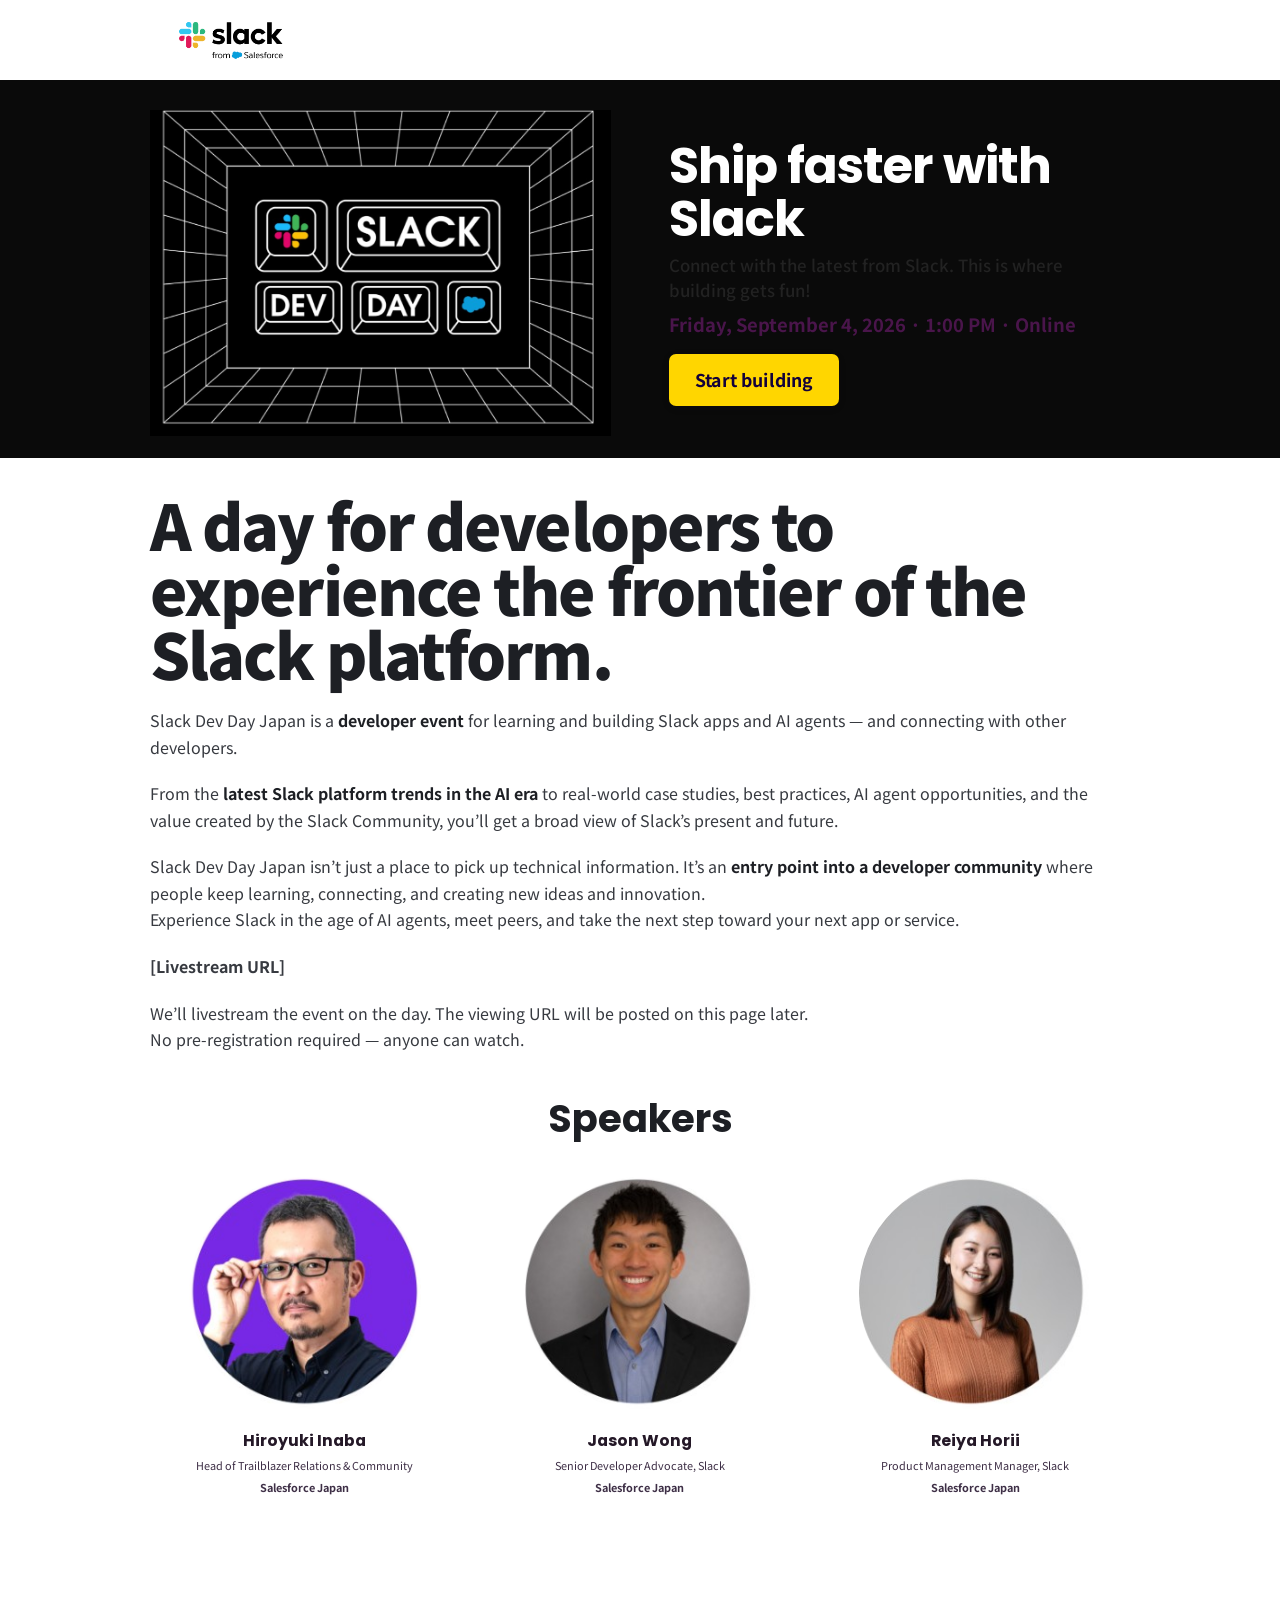
==== commit c7813262: "Return the entire webpage to English" ====
--- a/index.html
+++ b/index.html
@@ -1,10 +1,10 @@
 <!doctype html>
-<html lang="ko">
+<html lang="en">
   <head>
     <meta charset="UTF-8" />
     <meta name="viewport" content="width=device-width, initial-scale=1.0" />
-    <title>슬랙 데브데이 재팬</title>
-    <meta name="description" content="슬랙 데브데이 재팬 데모 페이지." />
+    <title>Slack Dev Day Japan</title>
+    <meta name="description" content="Slack Dev Day Japan demo page." />
     <link rel="preconnect" href="https://fonts.googleapis.com" />
     <link rel="preconnect" href="https://fonts.gstatic.com" crossorigin />
     <link
@@ -17,7 +17,7 @@
     <header class="topbar">
       <div class="wrap">
         <div class="brand">
-          <img src="./assets/slack-logo-transparent.png" alt="세일즈포스의 슬랙 로고" />
+          <img src="./assets/slack-logo-transparent.png" alt="Slack from Salesforce logo" />
         </div>
       </div>
     </header>
@@ -25,77 +25,81 @@
     <section class="hero">
   <div class="wrap hero__inner">
     <div class="hero__art">
-      <img src="./assets/hero-art.png" alt="슬랙 데브데이 대표 이미지" />
+      <img src="./assets/hero-art.png" alt="Slack Dev Day key visual" />
     </div>
     <div class="hero__copy">
-      <h1>slack 으로 더 빠르게 전달하세요</h1>
-      <p style="font-size:1.05em;font-weight:500;color:#222;">Slack의 최신 소식을 가장 먼저 만나세요. 지금부터 만드는 것이 즐거워집니다!</p>
-      <p style="font-size:1.15em;font-weight:bold;color:#4A154B;margin: 0.5em 0 0.2em;">2026년 9월 4일 (금) · 오후 1시 · 온라인</p>
-      <a href="#" class="cta-btn" aria-label="지금 바로 시작하기">지금 바로 시작하기</a>
+      <h1>Ship faster with Slack</h1>
+      <p style="font-size:1.05em;font-weight:500;color:#222;">Connect with the latest from Slack. This is where building gets fun!</p>
+      <p style="font-size:1.15em;font-weight:bold;color:#4A154B;margin: 0.5em 0 0.2em;">Friday, September 4, 2026 · 1:00 PM · Online</p>
+      <a href="#" class="cta-btn" aria-label="Start building now">Start building</a>
     </div>
   </div>
 </section>
 
     <main class="main">
       <section class="intro wrap">
-        <h2>개발자를 위한, 슬랙 플랫폼의 최전선을 경험하는 하루</h2>
+        <h2>A day for developers to experience the frontier of the Slack platform.</h2>
 
         <p>
-          Slack Dev Day Japan은
-          <strong>개발자 이벤트</strong>
-          입니다. 슬랙 앱과 AI 에이전트 학습 및 개발, 그리고 다른 개발자들과의 교류가 가능합니다.
+          Slack Dev Day Japan is a
+          <strong>developer event</strong>
+          for learning and building Slack apps and AI agents — and connecting with other developers.
         </p>
 
         <p>
-          <strong>AI 시대의 최신 슬랙 플랫폼 동향</strong>부터 실제 사례, 베스트 프랙티스, AI 에이전트 기회, 슬랙 커뮤니티가 창출하는 가치까지 슬랙의 현재와 미래를 넓게 만날 수 있습니다.
+          From the
+          <strong>latest Slack platform trends in the AI era</strong>
+          to real-world case studies, best practices, AI agent opportunities, and the value created by the Slack
+          Community, you’ll get a broad view of Slack’s present and future.
         </p>
 
         <p>
-          Slack Dev Day Japan은 기술 정보를 얻는 곳 그 이상입니다. 지속적으로 배우고, 소통하며, 새로운 발상과 혁신을 함께 만드는
-          <strong>개발자 커뮤니티의 시작점</strong>입니다.<br />
-          AI 에이전트 시대의 Slack을 경험하고 동료 개발자를 만나며, 여러분의 다음 앱이나 서비스로 한 발 가까워지세요.
+          Slack Dev Day Japan isn’t just a place to pick up technical information. It’s an
+          <strong>entry point into a developer community</strong>
+          where people keep learning, connecting, and creating new ideas and innovation.<br />
+          Experience Slack in the age of AI agents, meet peers, and take the next step toward your next app or service.
         </p>
 
-        <p class="stream-title">[라이브 스트리밍 URL]</p>
+        <p class="stream-title">[Livestream URL]</p>
         <p>
-          당일 이벤트는 생중계로 진행됩니다. 시청 URL은 추후 이 페이지에 안내될 예정입니다.<br />
-          사전 등록 없이 누구나 시청 가능합니다.
+          We’ll livestream the event on the day. The viewing URL will be posted on this page later.<br />
+          No pre-registration required — anyone can watch.
         </p>
       </section>
 
       <section class="speakers">
         <div class="wrap">
-          <h3>연사 소개</h3>
+          <h3>Speakers</h3>
           <div class="speaker-grid">
             <article class="speaker-card">
               <div class="speaker-avatar">
-                <img src="./assets/speaker-hiroyuki.png" alt="히로유키 이나바" />
+                <img src="./assets/speaker-hiroyuki.png" alt="Hiroyuki Inaba" />
               </div>
-              <p class="speaker-name">히로유키 이나바</p>
-              <p class="speaker-role">트레일블레이저 관계·커뮤니티 총괄</p>
-              <p class="speaker-company">세일즈포스 재팬</p>
+              <p class="speaker-name">Hiroyuki Inaba</p>
+              <p class="speaker-role">Head of Trailblazer Relations &amp; Community</p>
+              <p class="speaker-company">Salesforce Japan</p>
             </article>
 
             <article class="speaker-card">
               <div class="speaker-avatar">
-                <img src="./assets/speaker-jason.png" alt="제이슨 웡" />
+                <img src="./assets/speaker-jason.png" alt="Jason Wong" />
               </div>
-              <p class="speaker-name">제이슨 웡</p>
-              <p class="speaker-role">Slack 시니어 개발자 에반젤리스트</p>
-              <p class="speaker-company">세일즈포스 재팬</p>
+              <p class="speaker-name">Jason Wong</p>
+              <p class="speaker-role">Senior Developer Advocate, Slack</p>
+              <p class="speaker-company">Salesforce Japan</p>
             </article>
 
             <article class="speaker-card">
               <div class="speaker-avatar">
-                <img src="./assets/speaker-reiya.png" alt="레이야 호리" />
+                <img src="./assets/speaker-reiya.png" alt="Reiya Horii" />
               </div>
-              <p class="speaker-name">레이야 호리</p>
-              <p class="speaker-role">Slack 프로덕트 매니지먼트 매니저</p>
-              <p class="speaker-company">세일즈포스 재팬</p>
+              <p class="speaker-name">Reiya Horii</p>
+              <p class="speaker-role">Product Management Manager, Slack</p>
+              <p class="speaker-company">Salesforce Japan</p>
             </article>
           </div>
         </div>
       </section>
     </main>
   </body>
-</html>+</html>
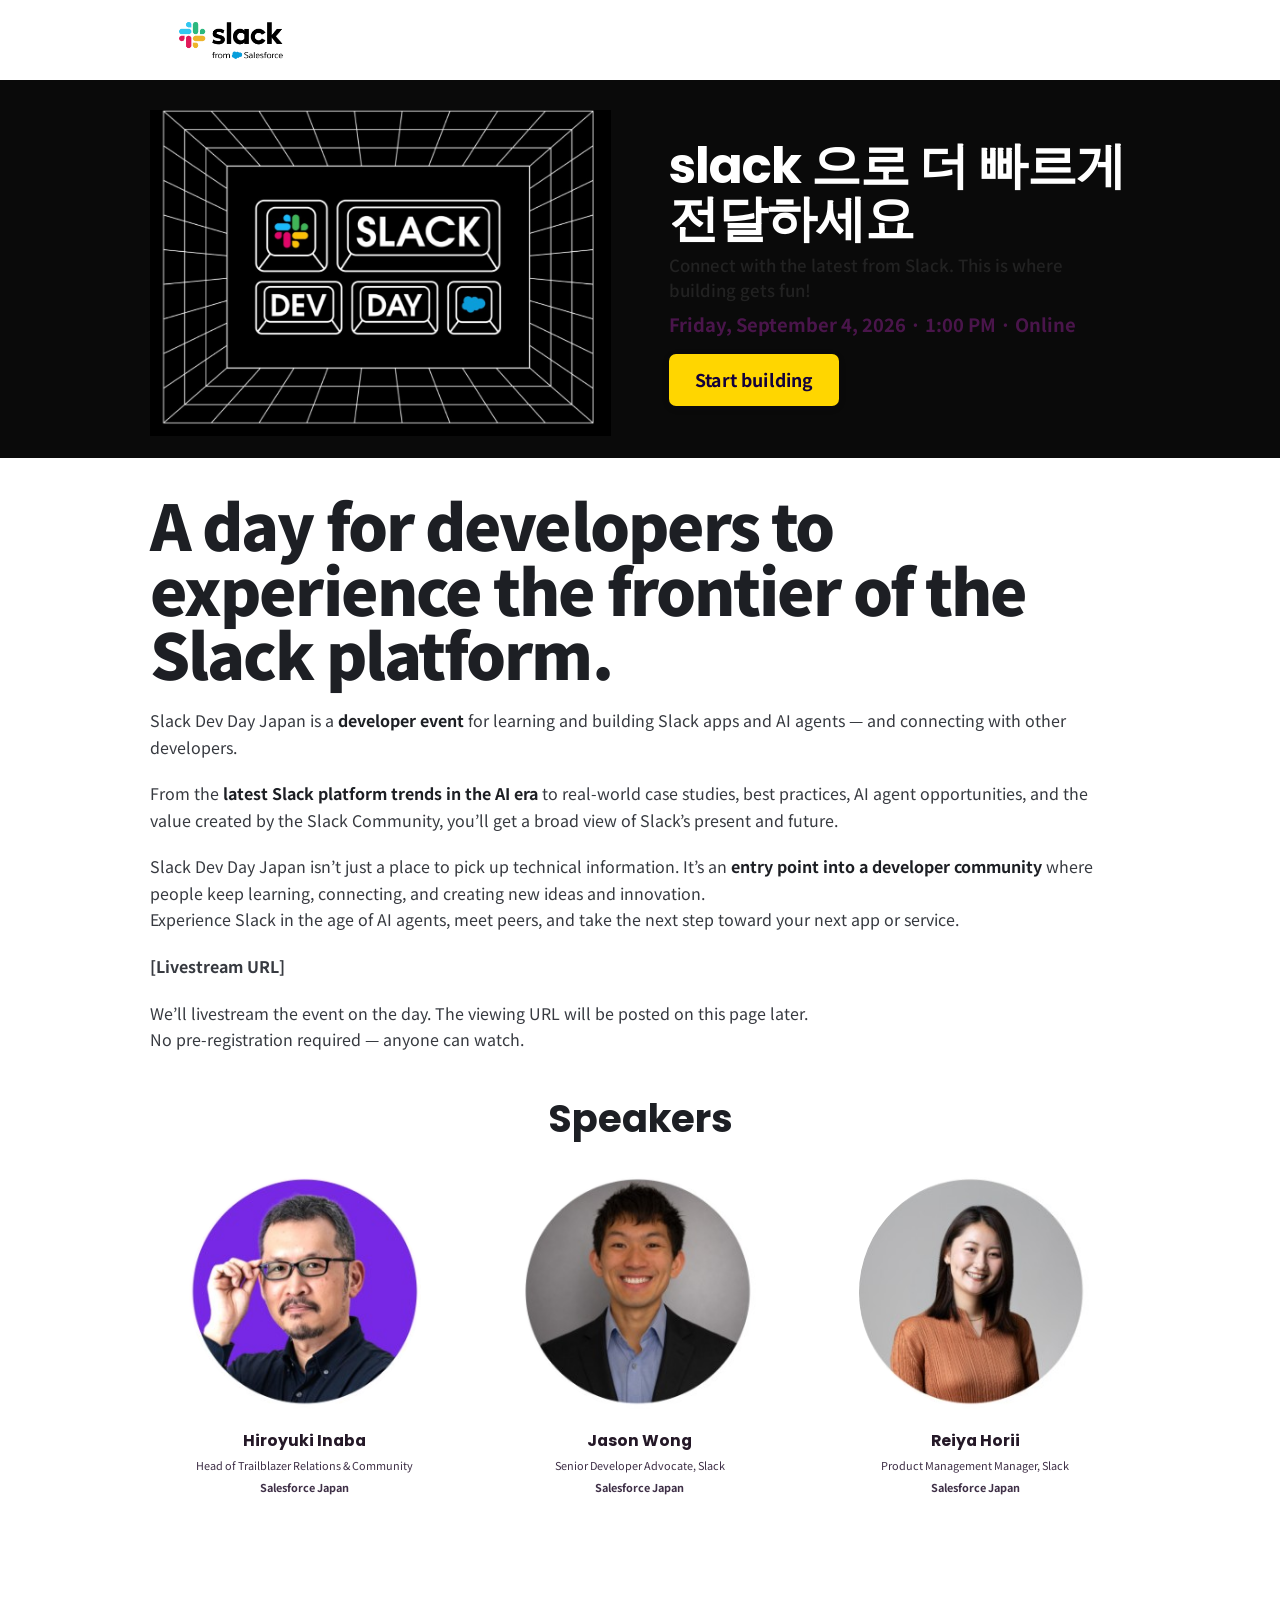
==== commit 3c8c702b: "Change hero headline to Korean: "slack 으로 더 빠르게 전달하세요"" ====
--- a/index.html
+++ b/index.html
@@ -28,7 +28,7 @@
       <img src="./assets/hero-art.png" alt="Slack Dev Day key visual" />
     </div>
     <div class="hero__copy">
-      <h1>Ship faster with Slack</h1>
+      <h1>slack 으로 더 빠르게 전달하세요</h1>
       <p style="font-size:1.05em;font-weight:500;color:#222;">Connect with the latest from Slack. This is where building gets fun!</p>
       <p style="font-size:1.15em;font-weight:bold;color:#4A154B;margin: 0.5em 0 0.2em;">Friday, September 4, 2026 · 1:00 PM · Online</p>
       <a href="#" class="cta-btn" aria-label="Start building now">Start building</a>
